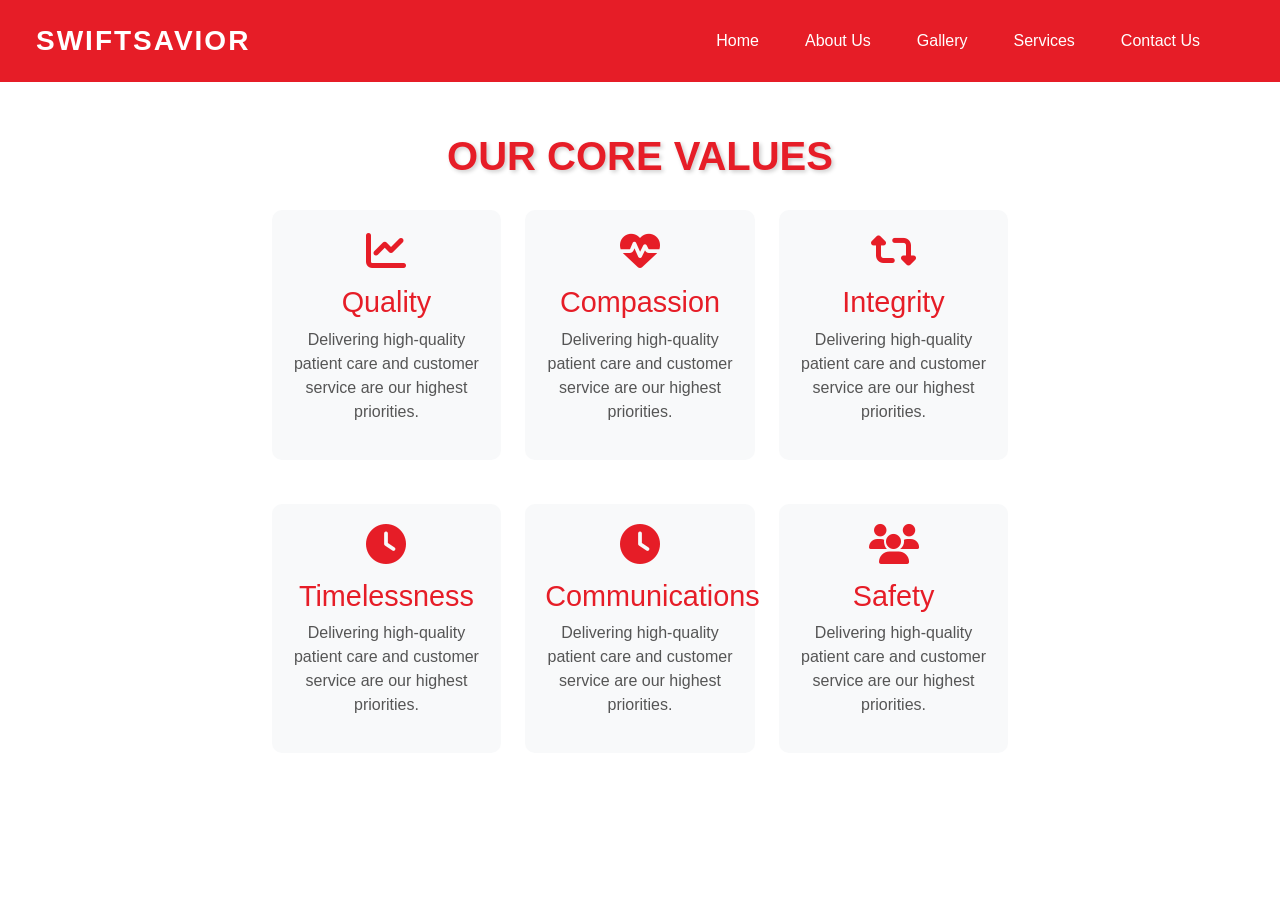
==== Aboutus.html @ e5529114 "Few changes" ====
<html lang="en">

<head>
    <meta charset="UTF-8">
    <meta name="viewport" content="width=device-width, initial-scale=1.0">
    <title>About Us</title>
    <link rel="stylesheet" href="https://cdnjs.cloudflare.com/ajax/libs/font-awesome/6.5.1/css/all.min.css"
    integrity="sha512-DTOQO9RWCH3ppGqcWaEA1BIZOC6xxalwEsw9c2QQeAIftl+Vegovlnee1c9QX4TctnWMn13TZye+giMm8e2LwA=="
    crossorigin="anonymous" referrerpolicy="no-referrer" />
    <link href="https://cdn.jsdelivr.net/npm/bootstrap@5.3.2/dist/css/bootstrap.min.css" rel="stylesheet" integrity="sha384-T3c6CoIi6uLrA9TneNEoa7RxnatzjcDSCmG1MXxSR1GAsXEV/Dwwykc2MPK8M2HN" crossorigin="anonymous">
    <link rel="stylesheet" href="nav.css">
    <link rel="stylesheet" href="aboutus.css">
</head>


<body>
     <!-- Navigation -->
    <nav class="navbar navbar-expand-sm navbar-dark">
        <div class="container-fluid">
            <a href="home.html" class="navbar-brand me-5 ms-4">SwiftSavior</a>
            <button class="navbar-toggler" type="button" data-bs-toggle="collapse" data-bs-target="#mynavbar">
                <span class="navbar-toggler-icon"></span>
            </button>
            <div class="collapse navbar-collapse" id="mynavbar">
                <ul class="navbar-nav ms-auto">
                    <li class="nav-item">
                        <a href="home.html" class="nav-link">Home</a>
                    </li>
                    <li class="nav-item">
                        <a href="Aboutus.html" class="nav-link">About Us</a>
                    </li>
                    <li class="nav-item">
                        <a href="gallery.html" class="nav-link">Gallery</a>
                    </li>
                    <li class="nav-item">
                        <a href="services.html" class="nav-link">Services</a>
                    </li>
                    <li class="nav-item">
                        <a href="contactUs.html" class="nav-link">Contact Us</a>
                    </li>
                </ul>
            </div>
        </div>
    </nav>

    <div class="row justify-content-center">
        <div class="col-7">
            <h1>Our Core Values</h1>
            <div class="row justify-content-center">
                <div class="col-12 col-md-4 mb-4">
                    <div class="core-value-item bg-body-tertiary text-center">
                        <i class="fa-solid fa-chart-line"></i>
                        <h5>Quality</h5>
                        <p>Delivering high-quality patient care and customer service are our highest priorities.</p>
                    </div>
                </div>
                <div class="col-12 col-md-4 mb-4">
                    <div class="core-value-item bg-body-tertiary text-center">
                        <i class="fa-solid fa-heart-pulse"></i>
                        <h5>Compassion</h5>
                        <p>Delivering high-quality patient care and customer service are our highest priorities.</p>
                    </div>
                </div>
                <div class="col-12 col-md-4 mb-4">
                    <div class="core-value-item bg-body-tertiary text-center">
                        <i class="fa-solid fa-retweet"></i>
                        <h5>Integrity</h5>
                        <p>Delivering high-quality patient care and customer service are our highest priorities.</p>
                    </div>
                </div>
            </div>
            <div class="row justify-content-center">
                <div class="col-12 col-md-4 mb-4">
                    <div class="core-value-item bg-body-tertiary text-center">
                        <i class="fa-solid fa-clock"></i>
                        <h5>Timelessness</h5>
                        <p>Delivering high-quality patient care and customer service are our highest priorities.</p>
                    </div>
                </div>
                <div class="col-12 col-md-4 mb-4">
                    <div class="core-value-item bg-body-tertiary text-center">
                        <i class="fa-solid fa-clock"></i>
                        <h5>Communications</h5>
                        <p>Delivering high-quality patient care and customer service are our highest priorities.</p>
                    </div>
                </div>
                <div class="col-12 col-md-4 mb-4">
                    <div class="core-value-item bg-body-tertiary text-center">
                        <i class="fa-solid fa-users"></i>
                        <h5>Safety</h5>
                        <p>Delivering high-quality patient care and customer service are our highest priorities.</p>
                    </div>
                </div>
            </div>
        </div>
    </div>

    <script src="https://cdn.jsdelivr.net/npm/@popperjs/core@2.11.8/dist/umd/popper.min.js" integrity="sha384-I7E8VVD/ismYTF4hNIPjVp/Zjvgyol6VFvRkX/vR+Vc4jQkC+hVqc2pM8ODewa9r" crossorigin="anonymous"></script>
    <script src="https://cdn.jsdelivr.net/npm/bootstrap@5.3.2/dist/js/bootstrap.min.js" integrity="sha384-BBtl+eGJRgqQAUMxJ7pMwbEyER4l1g+O15P+16Ep7Q9Q+zqX6gSbd85u4mG4QzX+" crossorigin="anonymous"></script>

</body>

</html>
---- nav.css ----
* {
    margin: 0;
    padding: 0;
    box-sizing: border-box;
    font-family: 'Arial', sans-serif;
}

html, body {
    overflow-x: hidden; 
    max-width: 100%;
    width: 100vw;
    margin: 0; 
    padding: 0;
}

.navbar {
    padding: 15px 0;
    background-color: #E61D27;
}

.navbar-brand {
    font-size: 28px;
    font-weight: bold;
    color: white;
    text-transform: uppercase;
    letter-spacing: 2px;
    margin-right: auto;
    margin-left: 52px;
}

.navbar-brand:hover {
    color: #fff;
}

.navbar-nav {
    display: flex;
    align-items: center;
    margin-left: auto;
    margin: 0 45px 0 auto;
}

.nav-item {
    margin: 0 15px;
}

.nav-link {
    color: white;
    position: relative;
    text-decoration: none;
}

.nav-link::before {
    content: "";
    position: absolute;
    width: 100%;
    height: 2px;
    background-color: white;
    bottom: 0;
    left: 0;
    transform: scaleX(0);
    transition: transform 0.3s ease-in-out;
}

.nav-link:hover::before,
.nav-link:focus::before {
    transform: scaleX(1);
}
---- aboutus.css ----
body {
    font-family: 'Arial', sans-serif;
    background-color: #fff; 
}

h1 {
    cursor: default;
    text-align: center;
    margin: 50px 0 30px; 
    color: #e61d27;
    font-size: 2.5rem;
    font-weight: bolder;
    text-transform: uppercase;
    text-shadow: 2px 2px 4px rgba(0, 0, 0, 0.2);
    transition: transform 0.3s ease-in-out;
}

h1:hover {
    transform: scale(1.1); 
}

.core-value-item {
    padding: 20px;
    border-radius: 10px;
    background-color: #f1f1f1; 
    text-align: center;
    margin-bottom: 20px;
}

.core-value-item i {
    font-size: 2.5rem;
    color: #e61d27;
}

.core-value-item h5 {
    font-size: 1.8rem;
    color: #e61d27;
    margin-top: 15px;
}

.core-value-item p {
    font-size: 1rem;
    color: #555;
}

@media only screen and (max-width: 768px) {
    .core-value-item {
        margin-right: 0; 
    }
}
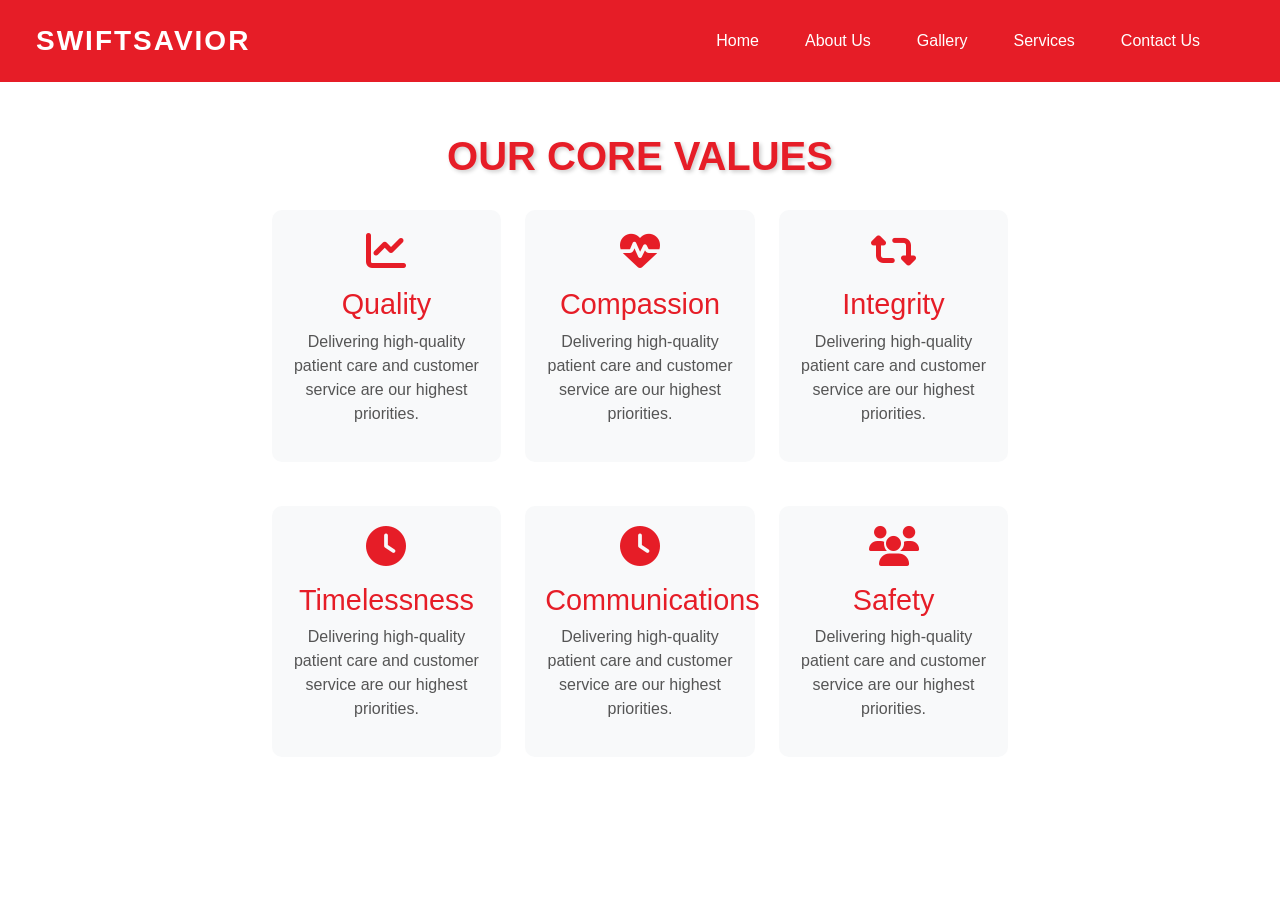
==== commit bcdbef35: "- fix broken register name-validation wiring and improve auth form validation logic - improve access" ====
--- a/Aboutus.html
+++ b/Aboutus.html
@@ -1,9 +1,11 @@
+<!DOCTYPE html>
 <html lang="en">
 
 <head>
     <meta charset="UTF-8">
     <meta name="viewport" content="width=device-width, initial-scale=1.0">
-    <title>About Us</title>
+    <meta name="description" content="Learn about SwiftSavior's mission, values, and commitment to reliable emergency response.">
+    <title>About Us | SwiftSavior</title>
     <link rel="stylesheet" href="https://cdnjs.cloudflare.com/ajax/libs/font-awesome/6.5.1/css/all.min.css"
     integrity="sha512-DTOQO9RWCH3ppGqcWaEA1BIZOC6xxalwEsw9c2QQeAIftl+Vegovlnee1c9QX4TctnWMn13TZye+giMm8e2LwA=="
     crossorigin="anonymous" referrerpolicy="no-referrer" />
@@ -18,7 +20,7 @@
     <nav class="navbar navbar-expand-sm navbar-dark">
         <div class="container-fluid">
             <a href="home.html" class="navbar-brand me-5 ms-4">SwiftSavior</a>
-            <button class="navbar-toggler" type="button" data-bs-toggle="collapse" data-bs-target="#mynavbar">
+            <button class="navbar-toggler" type="button" data-bs-toggle="collapse" data-bs-target="#mynavbar" aria-label="Toggle navigation">
                 <span class="navbar-toggler-icon"></span>
             </button>
             <div class="collapse navbar-collapse" id="mynavbar">
@@ -95,9 +97,9 @@
         </div>
     </div>
 
-    <script src="https://cdn.jsdelivr.net/npm/@popperjs/core@2.11.8/dist/umd/popper.min.js" integrity="sha384-I7E8VVD/ismYTF4hNIPjVp/Zjvgyol6VFvRkX/vR+Vc4jQkC+hVqc2pM8ODewa9r" crossorigin="anonymous"></script>
-    <script src="https://cdn.jsdelivr.net/npm/bootstrap@5.3.2/dist/js/bootstrap.min.js" integrity="sha384-BBtl+eGJRgqQAUMxJ7pMwbEyER4l1g+O15P+16Ep7Q9Q+zqX6gSbd85u4mG4QzX+" crossorigin="anonymous"></script>
+    <script defer src="https://cdn.jsdelivr.net/npm/@popperjs/core@2.11.8/dist/umd/popper.min.js" integrity="sha384-I7E8VVD/ismYTF4hNIPjVp/Zjvgyol6VFvRkX/vR+Vc4jQkC+hVqc2pM8ODewa9r" crossorigin="anonymous"></script>
+    <script defer src="https://cdn.jsdelivr.net/npm/bootstrap@5.3.2/dist/js/bootstrap.min.js" integrity="sha384-BBtl+eGJRgqQAUMxJ7pMwbEyER4l1g+O15P+16Ep7Q9Q+zqX6gSbd85u4mG4QzX+" crossorigin="anonymous"></script>
 
 </body>
 
-</html>+</html>
--- a/nav.css
+++ b/nav.css
@@ -8,7 +8,7 @@
 html, body {
     overflow-x: hidden; 
     max-width: 100%;
-    width: 100vw;
+    width: 100%;
     margin: 0; 
     padding: 0;
 }
@@ -64,4 +64,4 @@
 .nav-link:hover::before,
 .nav-link:focus::before {
     transform: scaleX(1);
-}+}
